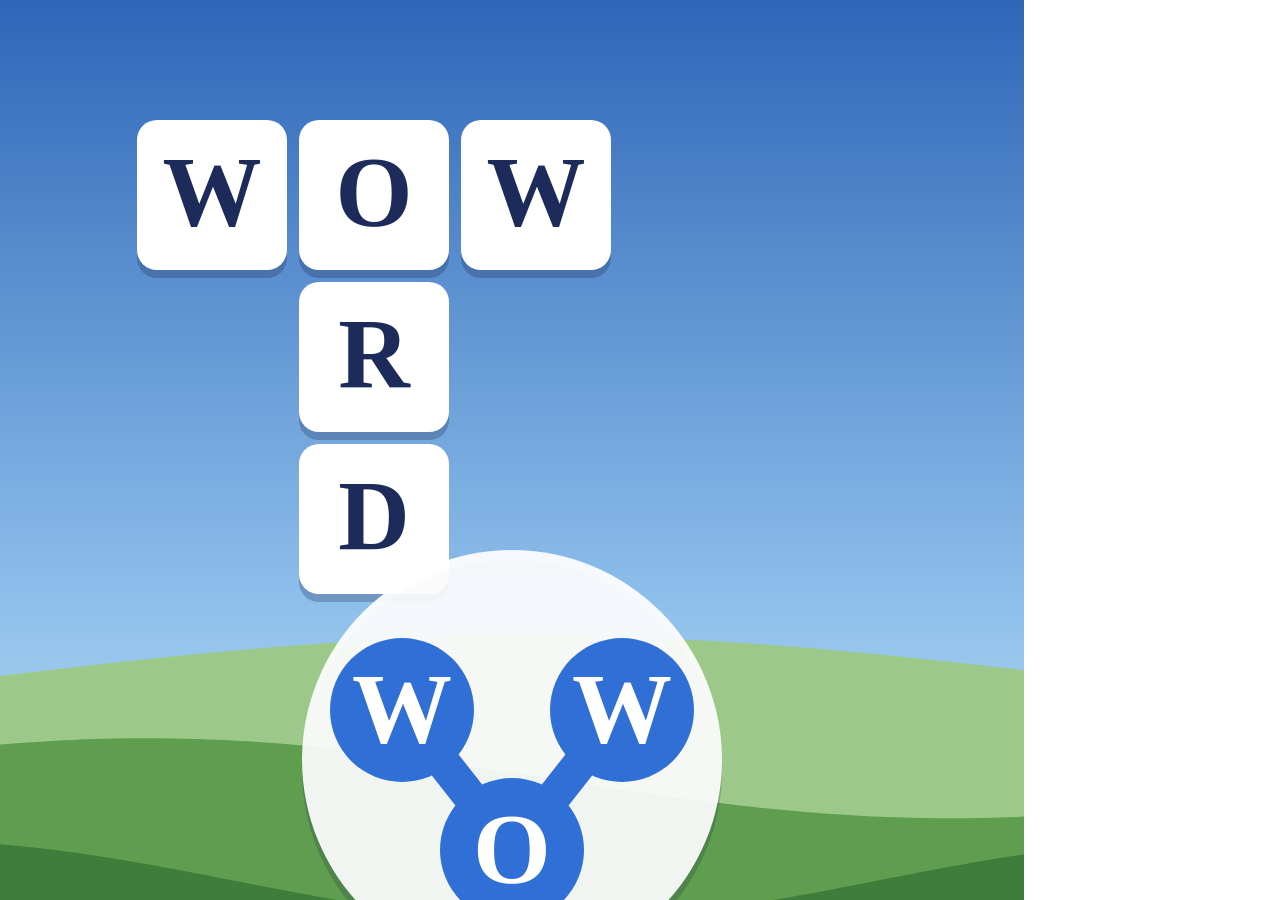
==== wordwow/scripts/icon.html @ 5e0b668a "Add Word Wow: crossword word-swipe Snapchat Web Lens game Swipe letters in the wheel to fill a cross" ====
<!doctype html><meta charset="utf-8"><link rel="stylesheet" href="./style.css">
<canvas id="c" width="1024" height="1024" style="position:fixed;inset:0;width:1024px;height:1024px"></canvas>
<script>
document.fonts.load('700 100px Fredoka').then(() => {
  const g = document.getElementById('c').getContext('2d'), W = 1024;
  const sky = g.createLinearGradient(0, 0, 0, W); sky.addColorStop(0, '#2f66b8'); sky.addColorStop(0.6, '#8fc1ec'); sky.addColorStop(1, '#dcecf5');
  g.fillStyle = sky; g.fillRect(0, 0, W, W);
  const hills = ['#9cc98a', '#5f9e4f', '#3f7d3a'];
  hills.forEach((c, i) => { g.beginPath(); g.moveTo(0, W); for (let x = 0; x <= W; x += 8) g.lineTo(x, W * (0.66 + i * 0.1) - Math.sin(x / W * (3 + i) + i) * 40); g.lineTo(W, W); g.fillStyle = c; g.fill(); });
  const tile = (ch, x, y, s) => { g.fillStyle = 'rgba(20,30,70,0.25)'; rr(x, y + 8, s, s, 20); g.fill(); g.fillStyle = '#fff'; rr(x, y, s, s, 20); g.fill();
    g.fillStyle = '#1d2b5a'; g.font = `700 ${s * 0.66}px Fredoka`; g.textAlign = 'center'; g.textBaseline = 'middle'; g.fillText(ch, x + s / 2, y + s / 2 + 4); };
  function rr(x, y, w, h, r) { g.beginPath(); g.roundRect(x, y, w, h, r); }
  const s = 150, ox = 137, oy = 120;
  // W O W across, O W down from the O... crossword
  'WOW'.split('').forEach((ch, i) => tile(ch, ox + i * (s + 12), oy, s));
  'ORD'.split('').forEach((ch, i) => i && tile(ch, ox + (s + 12), oy + i * (s + 12), s));
  // wheel
  const cx = 512, cy = 760, R = 210;
  g.fillStyle = 'rgba(10,20,60,0.2)'; g.beginPath(); g.arc(cx, cy + 10, R, 0, 7); g.fill();
  g.fillStyle = 'rgba(255,255,255,0.92)'; g.beginPath(); g.arc(cx, cy, R, 0, 7); g.fill();
  const pts = [[cx - 110, cy - 50], [cx, cy + 90], [cx + 110, cy - 50]];
  g.strokeStyle = '#2f6fd6'; g.lineWidth = 34; g.lineCap = 'round'; g.lineJoin = 'round';
  g.beginPath(); pts.forEach(([x, y], i) => i ? g.lineTo(x, y) : g.moveTo(x, y)); g.stroke();
  ['W', 'O', 'W'].forEach((ch, i) => { const [x, y] = pts[i]; g.fillStyle = '#2f6fd6'; g.beginPath(); g.arc(x, y, 72, 0, 7); g.fill();
    g.fillStyle = '#fff'; g.font = '700 100px Fredoka'; g.textAlign = 'center'; g.textBaseline = 'middle'; g.fillText(ch, x, y + 6); });
  document.title = 'done';
});
</script>
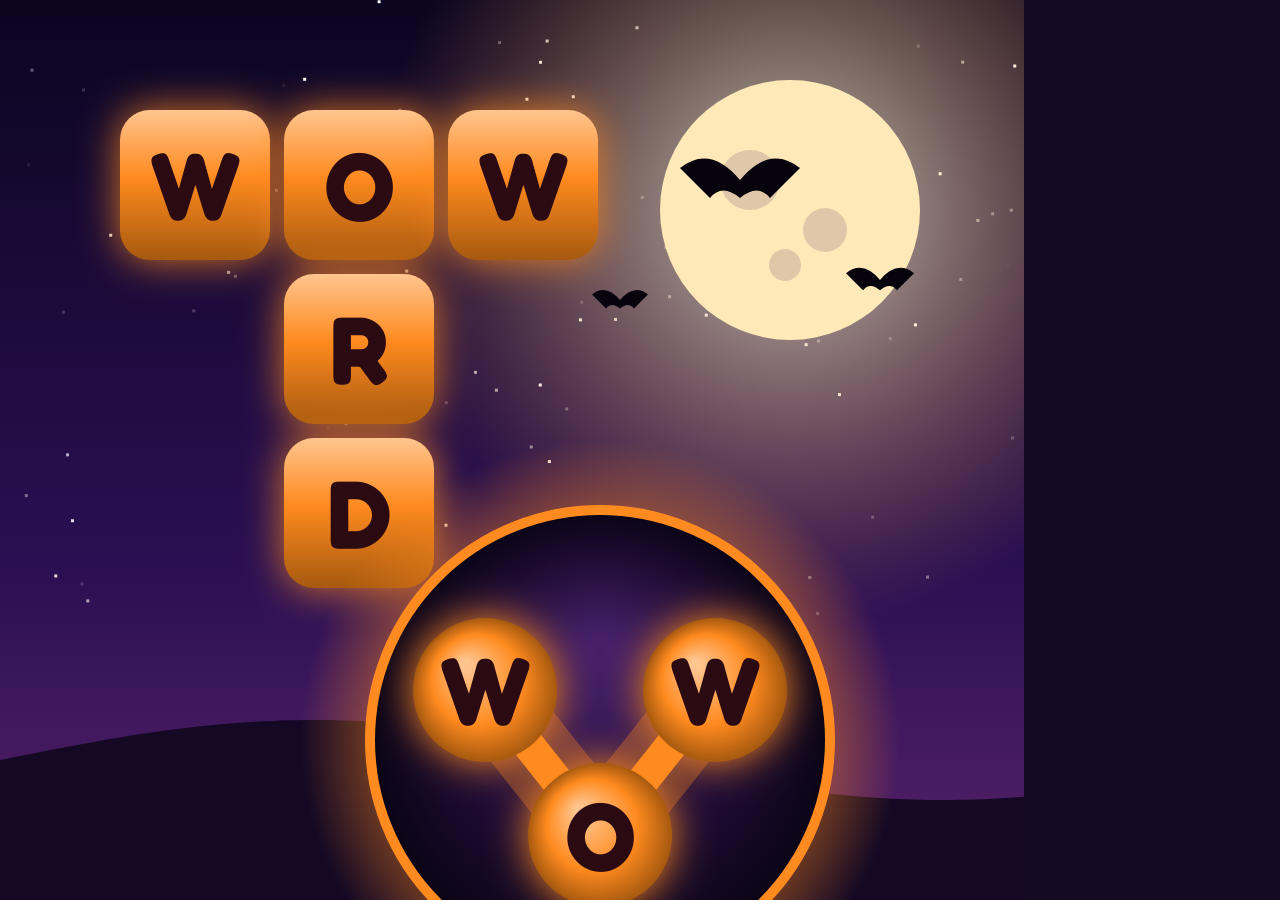
==== commit f4edd298: "Restyle Word Wow as a Halloween game Six haunted scenes (moon, silhouettes, fog, embers, bats), glow" ====
--- a/wordwow/scripts/icon.html
+++ b/wordwow/scripts/icon.html
@@ -1,28 +1,57 @@
-<!doctype html><meta charset="utf-8"><link rel="stylesheet" href="./style.css">
+<!doctype html><meta charset="utf-8"><link rel="stylesheet" href="../style.css">
 <canvas id="c" width="1024" height="1024" style="position:fixed;inset:0;width:1024px;height:1024px"></canvas>
 <script>
-document.fonts.load('700 100px Fredoka').then(() => {
+// Lens icon: haunted night, glowing pumpkin tiles spelling WOW / WORD, and the letter wheel.
+Promise.all([document.fonts.load('700 100px Fredoka'), document.fonts.load('400 100px Creepster')]).then(() => {
   const g = document.getElementById('c').getContext('2d'), W = 1024;
-  const sky = g.createLinearGradient(0, 0, 0, W); sky.addColorStop(0, '#2f66b8'); sky.addColorStop(0.6, '#8fc1ec'); sky.addColorStop(1, '#dcecf5');
+  const sky = g.createLinearGradient(0, 0, 0, W);
+  sky.addColorStop(0, '#0b0520'); sky.addColorStop(0.55, '#2a0f52'); sky.addColorStop(1, '#6a2a72');
   g.fillStyle = sky; g.fillRect(0, 0, W, W);
-  const hills = ['#9cc98a', '#5f9e4f', '#3f7d3a'];
-  hills.forEach((c, i) => { g.beginPath(); g.moveTo(0, W); for (let x = 0; x <= W; x += 8) g.lineTo(x, W * (0.66 + i * 0.1) - Math.sin(x / W * (3 + i) + i) * 40); g.lineTo(W, W); g.fillStyle = c; g.fill(); });
-  const tile = (ch, x, y, s) => { g.fillStyle = 'rgba(20,30,70,0.25)'; rr(x, y + 8, s, s, 20); g.fill(); g.fillStyle = '#fff'; rr(x, y, s, s, 20); g.fill();
-    g.fillStyle = '#1d2b5a'; g.font = `700 ${s * 0.66}px Fredoka`; g.textAlign = 'center'; g.textBaseline = 'middle'; g.fillText(ch, x + s / 2, y + s / 2 + 4); };
-  function rr(x, y, w, h, r) { g.beginPath(); g.roundRect(x, y, w, h, r); }
-  const s = 150, ox = 137, oy = 120;
-  // W O W across, O W down from the O... crossword
-  'WOW'.split('').forEach((ch, i) => tile(ch, ox + i * (s + 12), oy, s));
-  'ORD'.split('').forEach((ch, i) => i && tile(ch, ox + (s + 12), oy + i * (s + 12), s));
+  for (let i = 0; i < 90; i++) { g.globalAlpha = Math.random(); g.fillStyle = '#fff'; g.fillRect(Math.random() * W, Math.random() * W * 0.6, 3, 3); }
+  g.globalAlpha = 1;
+  const mx = 790, my = 210, mr = 130;
+  const halo = g.createRadialGradient(mx, my, mr, mx, my, mr * 3.2);
+  halo.addColorStop(0, 'rgba(255,233,184,0.5)'); halo.addColorStop(1, 'rgba(255,154,60,0)');
+  g.fillStyle = halo; g.fillRect(0, 0, W, W);
+  g.fillStyle = '#ffe9b8'; g.beginPath(); g.arc(mx, my, mr, 0, 7); g.fill();
+  g.fillStyle = 'rgba(42,15,82,0.15)';
+  for (const [x, y, r] of [[-40, -30, 30], [35, 20, 22], [-5, 55, 16]]) { g.beginPath(); g.arc(mx + x, my + y, r, 0, 7); g.fill(); }
+  // hill silhouette
+  g.fillStyle = '#140824'; g.beginPath(); g.moveTo(0, W);
+  for (let x = 0; x <= W; x += 8) g.lineTo(x, 760 - Math.sin(x / 200) * 40); g.lineTo(W, W); g.fill();
+  // bats
+  g.fillStyle = '#07030d';
+  const bat = (x, y, s) => { g.beginPath(); g.moveTo(x, y); g.quadraticCurveTo(x + s * 0.5, y - s * 0.6, x + s, y - s * 0.2); g.quadraticCurveTo(x + s * 0.7, y + s * 0.1, x + s * 0.5, y + s * 0.3);
+    g.quadraticCurveTo(x + s * 0.3, y + s * 0.05, x, y + s * 0.3); g.quadraticCurveTo(x - s * 0.3, y + s * 0.05, x - s * 0.5, y + s * 0.3); g.quadraticCurveTo(x - s * 0.7, y + s * 0.1, x - s, y - s * 0.2); g.quadraticCurveTo(x - s * 0.5, y - s * 0.6, x, y); g.fill(); };
+  bat(740, 180, 60); bat(880, 280, 34); bat(620, 300, 28);
+  const rr = (x, y, w, h, r) => { g.beginPath(); g.roundRect(x, y, w, h, r); };
+  const tile = (ch, x, y, s) => {
+    g.save(); g.shadowColor = 'rgba(255,138,31,0.85)'; g.shadowBlur = 40;
+    const gr = g.createLinearGradient(0, y, 0, y + s); gr.addColorStop(0, '#ffc58f'); gr.addColorStop(0.45, '#ff8a1f'); gr.addColorStop(1, '#a6590f');
+    g.fillStyle = gr; rr(x, y, s, s, 30); g.fill(); g.restore();
+    g.fillStyle = '#2b0a12'; g.font = `700 ${s * 0.64}px Fredoka`; g.textAlign = 'center'; g.textBaseline = 'middle'; g.fillText(ch, x + s / 2, y + s / 2 + 6);
+  };
+  const s = 150, ox = 120, oy = 110;
+  'WOW'.split('').forEach((ch, i) => tile(ch, ox + i * (s + 14), oy, s));
+  'RD'.split('').forEach((ch, i) => tile(ch, ox + s + 14, oy + (i + 1) * (s + 14), s));
   // wheel
-  const cx = 512, cy = 760, R = 210;
-  g.fillStyle = 'rgba(10,20,60,0.2)'; g.beginPath(); g.arc(cx, cy + 10, R, 0, 7); g.fill();
-  g.fillStyle = 'rgba(255,255,255,0.92)'; g.beginPath(); g.arc(cx, cy, R, 0, 7); g.fill();
-  const pts = [[cx - 110, cy - 50], [cx, cy + 90], [cx + 110, cy - 50]];
-  g.strokeStyle = '#2f6fd6'; g.lineWidth = 34; g.lineCap = 'round'; g.lineJoin = 'round';
-  g.beginPath(); pts.forEach(([x, y], i) => i ? g.lineTo(x, y) : g.moveTo(x, y)); g.stroke();
-  ['W', 'O', 'W'].forEach((ch, i) => { const [x, y] = pts[i]; g.fillStyle = '#2f6fd6'; g.beginPath(); g.arc(x, y, 72, 0, 7); g.fill();
-    g.fillStyle = '#fff'; g.font = '700 100px Fredoka'; g.textAlign = 'center'; g.textBaseline = 'middle'; g.fillText(ch, x, y + 6); });
+  const cx = 600, cy = 740, R = 230;
+  const glow = g.createRadialGradient(cx, cy, R * 0.9, cx, cy, R + 70);
+  glow.addColorStop(0, 'rgba(255,138,31,0.5)'); glow.addColorStop(1, 'rgba(255,138,31,0)');
+  g.fillStyle = glow; g.fillRect(0, 0, W, W);
+  const disc = g.createRadialGradient(cx, cy - R * 0.4, 10, cx, cy, R);
+  disc.addColorStop(0, '#46206a'); disc.addColorStop(0.7, '#1a0a2e'); disc.addColorStop(1, '#0a0414');
+  g.fillStyle = disc; g.beginPath(); g.arc(cx, cy, R, 0, 7); g.fill();
+  g.lineWidth = 10; g.strokeStyle = '#ff8a1f'; g.stroke();
+  const pts = [[cx - 115, cy - 50], [cx, cy + 95], [cx + 115, cy - 50]];
+  g.lineCap = 'round'; g.lineJoin = 'round';
+  g.strokeStyle = 'rgba(255,138,31,0.3)'; g.lineWidth = 80; g.beginPath(); pts.forEach(([x, y], i) => i ? g.lineTo(x, y) : g.moveTo(x, y)); g.stroke();
+  g.strokeStyle = '#ff8a1f'; g.lineWidth = 32; g.stroke();
+  ['W', 'O', 'W'].forEach((ch, i) => { const [x, y] = pts[i];
+    g.save(); g.shadowColor = '#ff8a1f'; g.shadowBlur = 40;
+    const og = g.createRadialGradient(x - 20, y - 25, 5, x, y, 72); og.addColorStop(0, '#ffc58f'); og.addColorStop(0.6, '#ff8a1f'); og.addColorStop(1, '#a6590f');
+    g.fillStyle = og; g.beginPath(); g.arc(x, y, 72, 0, 7); g.fill(); g.restore();
+    g.fillStyle = '#2b0a12'; g.font = '700 96px Fredoka'; g.textAlign = 'center'; g.textBaseline = 'middle'; g.fillText(ch, x, y + 6); });
   document.title = 'done';
 });
 </script>
--- a/wordwow/style.css
+++ b/wordwow/style.css
@@ -0,0 +1,46 @@
+@font-face {
+  font-family: "Fredoka";
+  src: url("./fonts/fredoka-700.woff2") format("woff2");
+  font-weight: 700;
+  font-display: block;
+}
+
+@font-face {
+  font-family: "Creepster";
+  src: url("./fonts/creepster.woff2") format("woff2");
+  font-weight: 400;
+  font-display: block;
+}
+
+html, body {
+  margin: 0;
+  padding: 0;
+  width: 100%;
+  height: 100%;
+  overflow: hidden;
+  background: #140a24;
+  overscroll-behavior: none;
+  touch-action: none;
+  -webkit-user-select: none;
+  user-select: none;
+  -webkit-touch-callout: none;
+  -webkit-tap-highlight-color: transparent;
+}
+
+canvas {
+  display: block;
+  position: fixed;
+  inset: 0;
+  width: 100%;
+  height: 100%;
+  touch-action: none;
+}
+
+/* Read by game.js to find the device's safe-area insets. */
+#insets {
+  position: fixed;
+  visibility: hidden;
+  pointer-events: none;
+  padding-top: env(safe-area-inset-top, 0px);
+  padding-bottom: env(safe-area-inset-bottom, 0px);
+}
